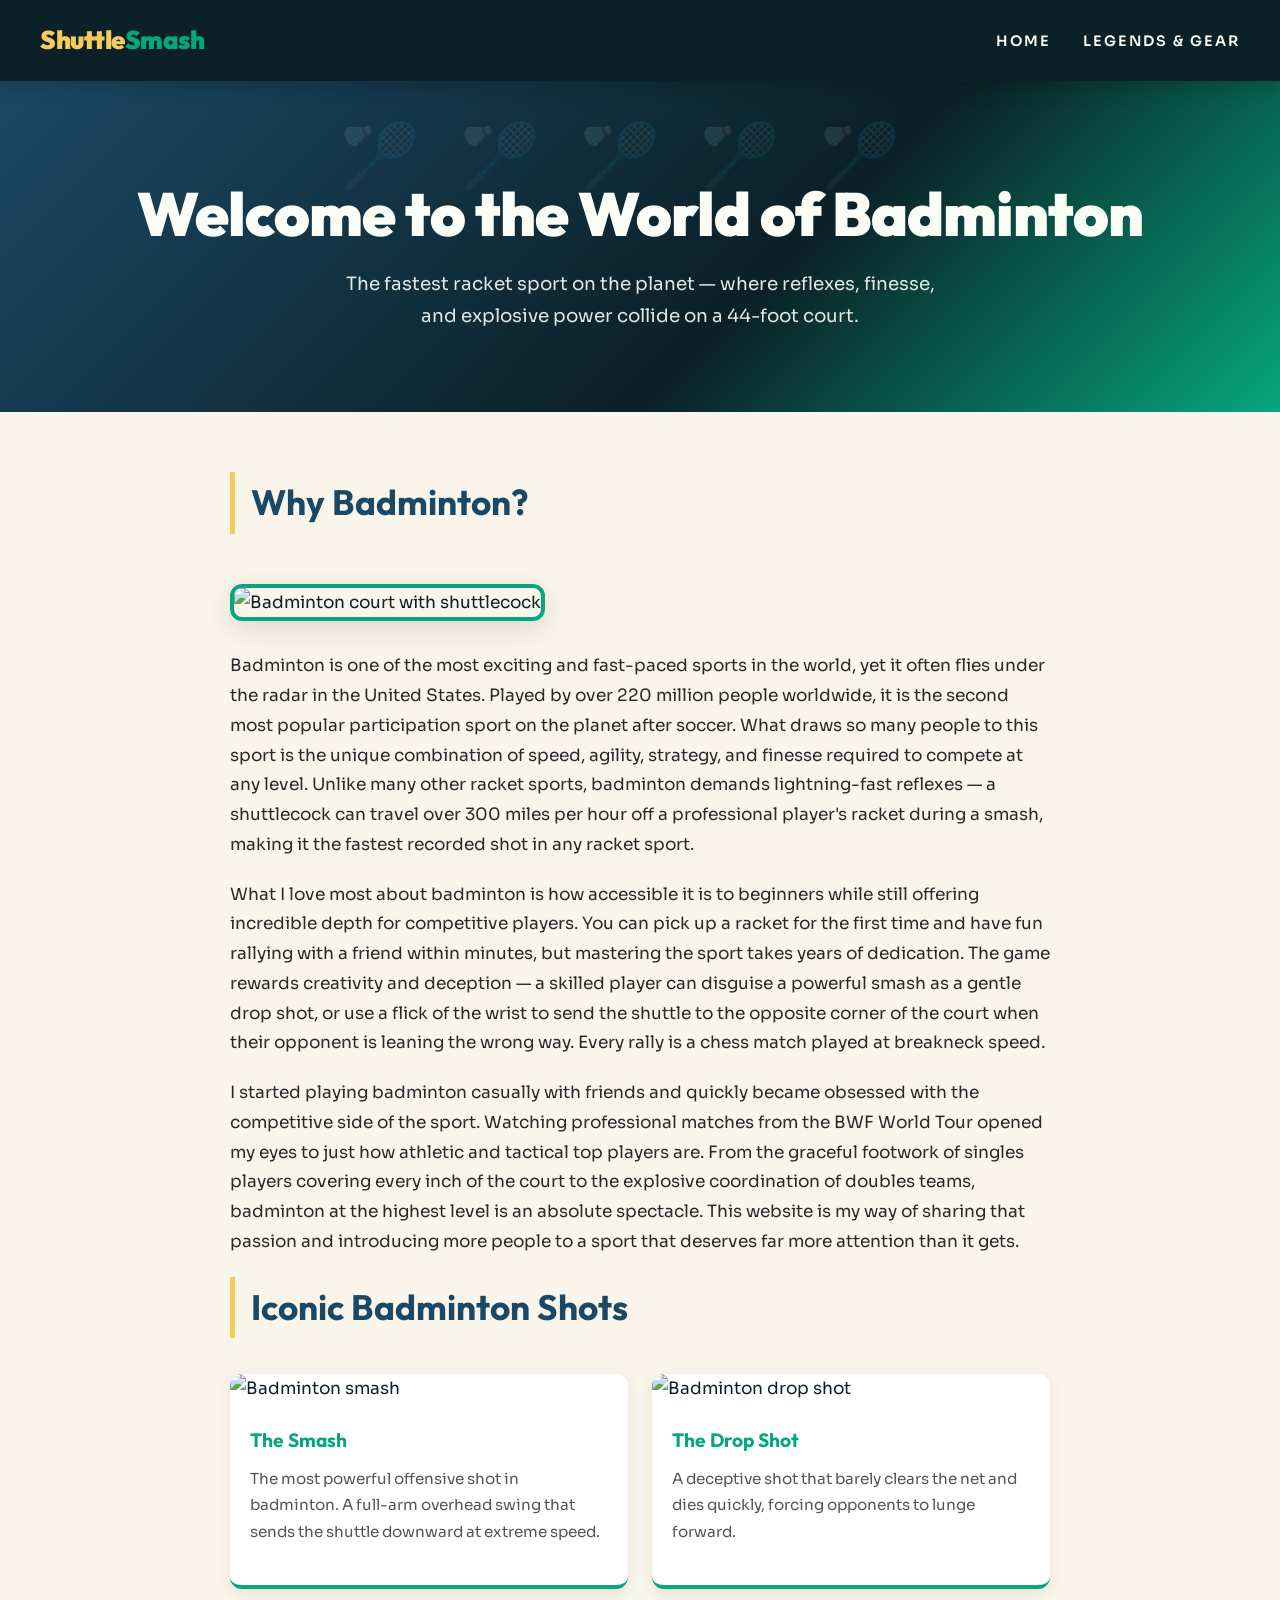
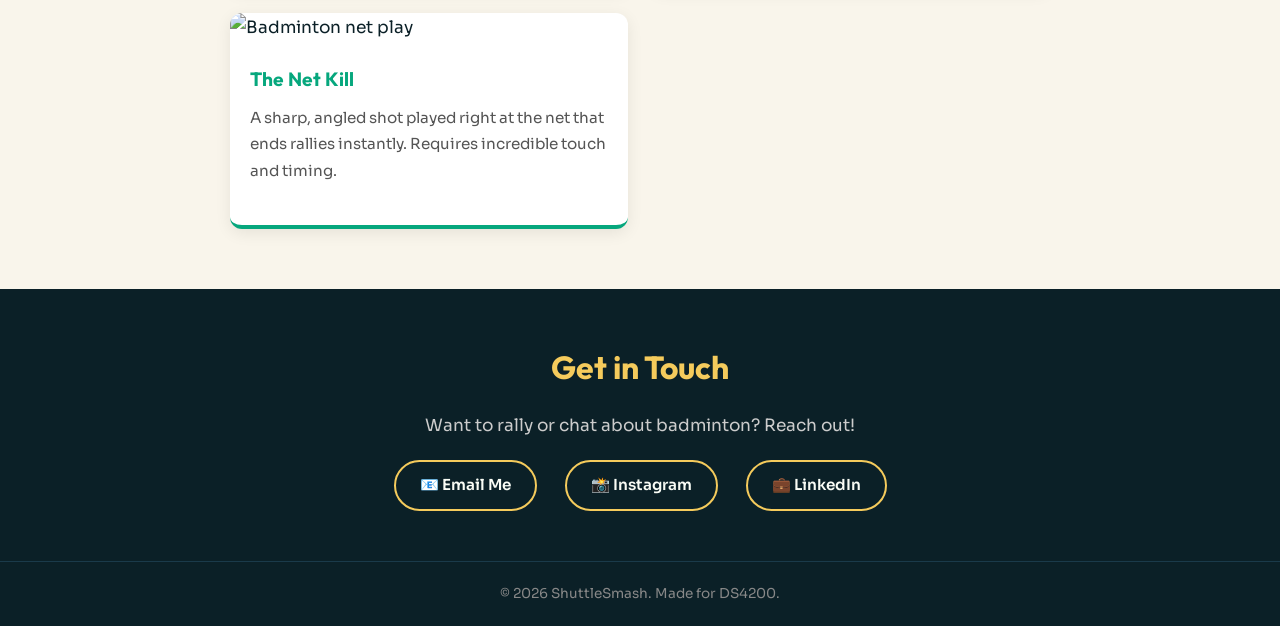
==== index.html @ 24329324 "Add files via upload add website files" ====
<!DOCTYPE html>
<html lang="en">
<head>
  <meta charset="UTF-8">
  <meta name="viewport" content="width=device-width, initial-scale=1.0">
  <title>Shuttlecock Central — The World of Badminton</title>
  <link rel="stylesheet" href="style.css">
</head>
<body>

  <!-- NAVIGATION -->
  <nav>
    <a href="index.html" class="logo">Shuttle<span>Smash</span></a>
    <ul>
      <li><a href="index.html">Home</a></li>
      <li><a href="legends.html">Legends &amp; Gear</a></li>
    </ul>
  </nav>

  <!-- HERO SECTION -->
  <div class="hero">
    <h1>Welcome to the World of Badminton</h1>
    <p>The fastest racket sport on the planet — where reflexes, finesse, and explosive power collide on a 44-foot court.</p>
  </div>

  <!-- MAIN CONTENT -->
  <div class="content">

    <h2>Why Badminton?</h2>

    <!-- IMAGE: Replace with your own if you'd like -->
    <img
      src="https://images.unsplash.com/photo-1626224583764-f87db24ac4ea?w=900&q=80"
      alt="Badminton court with shuttlecock"
      class="feature-img"
    >

    <p>
      Badminton is one of the most exciting and fast-paced sports in the world, yet it often flies under the radar in the United States. Played by over 220 million people worldwide, it is the second most popular participation sport on the planet after soccer. What draws so many people to this sport is the unique combination of speed, agility, strategy, and finesse required to compete at any level. Unlike many other racket sports, badminton demands lightning-fast reflexes — a shuttlecock can travel over 300 miles per hour off a professional player's racket during a smash, making it the fastest recorded shot in any racket sport.
    </p>

    <p>
      What I love most about badminton is how accessible it is to beginners while still offering incredible depth for competitive players. You can pick up a racket for the first time and have fun rallying with a friend within minutes, but mastering the sport takes years of dedication. The game rewards creativity and deception — a skilled player can disguise a powerful smash as a gentle drop shot, or use a flick of the wrist to send the shuttle to the opposite corner of the court when their opponent is leaning the wrong way. Every rally is a chess match played at breakneck speed.
    </p>

    <p>
      I started playing badminton casually with friends and quickly became obsessed with the competitive side of the sport. Watching professional matches from the BWF World Tour opened my eyes to just how athletic and tactical top players are. From the graceful footwork of singles players covering every inch of the court to the explosive coordination of doubles teams, badminton at the highest level is an absolute spectacle. This website is my way of sharing that passion and introducing more people to a sport that deserves far more attention than it gets.
    </p>

    <!-- CARD GRID: Types of shots -->
    <h2>Iconic Badminton Shots</h2>

    <div class="card-grid">
      <div class="card">
        <img src="https://images.unsplash.com/photo-1613918431703-aa50889e3be4?w=500&q=80" alt="Badminton smash">
        <div class="card-body">
          <h3>The Smash</h3>
          <p>The most powerful offensive shot in badminton. A full-arm overhead swing that sends the shuttle downward at extreme speed.</p>
        </div>
      </div>
      <div class="card">
        <img src="https://images.unsplash.com/photo-1599391398131-cd12dfc6a766?w=500&q=80" alt="Badminton drop shot">
        <div class="card-body">
          <h3>The Drop Shot</h3>
          <p>A deceptive shot that barely clears the net and dies quickly, forcing opponents to lunge forward.</p>
        </div>
      </div>
      <div class="card">
        <img src="https://images.unsplash.com/photo-1616442830800-29b28e268cd1?w=500&q=80" alt="Badminton net play">
        <div class="card-body">
          <h3>The Net Kill</h3>
          <p>A sharp, angled shot played right at the net that ends rallies instantly. Requires incredible touch and timing.</p>
        </div>
      </div>
    </div>

  </div>

  <!-- CONTACT SECTION -->
  <div class="contact">
    <h2>Get in Touch</h2>
    <p>Want to rally or chat about badminton? Reach out!</p>
    <div class="contact-links">
      <a href="mailto:youremail@northeastern.edu">📧 Email Me</a>
      <a href="https://www.instagram.com/" target="_blank">📸 Instagram</a>
      <a href="https://www.linkedin.com/" target="_blank">💼 LinkedIn</a>
    </div>
  </div>

  <!-- FOOTER -->
  <footer>
    <p>&copy; 2026 ShuttleSmash. Made for DS4200.</p>
  </footer>

</body>
</html>
---- style.css ----
/* ===== CUSTOM FONTS (Google Fonts) ===== */
@import url('https://fonts.googleapis.com/css2?family=Outfit:wght@400;500;700;900&family=Sora:wght@400;600;700&display=swap');

/* ===== COLOR SCHEME ===== */
:root {
  --shuttle-green: #06A77D;
  --court-blue: #1B4965;
  --rally-yellow: #F5CB5C;
  --net-white: #FAFDF6;
  --smash-red: #E63946;
  --deep-navy: #0B2027;
  --feather-cream: #F9F5EB;
  --accent-orange: #F77F00;
}

/* ===== RESET & BASE ===== */
* {
  margin: 0;
  padding: 0;
  box-sizing: border-box;
}

body {
  font-family: 'Sora', sans-serif;
  background-color: var(--feather-cream);
  color: var(--deep-navy);
  line-height: 1.75;
  font-size: 17px;
}

/* ===== NAVIGATION ===== */
nav {
  background-color: var(--deep-navy);
  padding: 18px 40px;
  display: flex;
  justify-content: space-between;
  align-items: center;
  position: sticky;
  top: 0;
  z-index: 100;
  box-shadow: 0 4px 20px rgba(0, 0, 0, 0.2);
}

nav .logo {
  font-family: 'Outfit', sans-serif;
  font-weight: 900;
  font-size: 1.6rem;
  color: var(--rally-yellow);
  text-decoration: none;
  letter-spacing: -0.5px;
}

nav .logo span {
  color: var(--shuttle-green);
}

nav ul {
  list-style: none;
  display: flex;
  gap: 32px;
}

nav ul li a {
  color: var(--net-white);
  text-decoration: none;
  font-weight: 600;
  font-size: 0.9rem;
  text-transform: uppercase;
  letter-spacing: 2px;
  transition: color 0.3s ease;
  position: relative;
}

nav ul li a::after {
  content: '';
  position: absolute;
  bottom: -4px;
  left: 0;
  width: 0;
  height: 3px;
  background: var(--rally-yellow);
  transition: width 0.3s ease;
  border-radius: 2px;
}

nav ul li a:hover {
  color: var(--rally-yellow);
}

nav ul li a:hover::after {
  width: 100%;
}

/* ===== HERO SECTION ===== */
.hero {
  background: linear-gradient(135deg, var(--court-blue) 0%, var(--deep-navy) 60%, var(--shuttle-green) 100%);
  color: var(--net-white);
  padding: 100px 40px 80px;
  text-align: center;
  position: relative;
  overflow: hidden;
}

.hero::before {
  content: '🏸🏸🏸🏸🏸';
  position: absolute;
  font-size: 4rem;
  top: 20px;
  left: 50%;
  transform: translateX(-50%);
  opacity: 0.1;
  letter-spacing: 40px;
  white-space: nowrap;
}

.hero h1 {
  font-family: 'Outfit', sans-serif;
  font-weight: 900;
  font-size: 3.8rem;
  margin-bottom: 20px;
  letter-spacing: -1px;
  line-height: 1.1;
}

.hero p {
  font-size: 1.15rem;
  max-width: 620px;
  margin: 0 auto;
  opacity: 0.9;
}

/* ===== MAIN CONTENT ===== */
.content {
  max-width: 900px;
  margin: 60px auto;
  padding: 0 40px;
}

.content h2 {
  font-family: 'Outfit', sans-serif;
  font-weight: 700;
  font-size: 2.2rem;
  color: var(--court-blue);
  margin-bottom: 20px;
  border-left: 5px solid var(--rally-yellow);
  padding-left: 16px;
}

.content h3 {
  font-family: 'Outfit', sans-serif;
  font-weight: 700;
  font-size: 1.5rem;
  color: var(--shuttle-green);
  margin: 30px 0 12px;
}

.content p {
  margin-bottom: 20px;
  color: #2a2a2a;
}

/* ===== IMAGE STYLING ===== */
.feature-img {
  width: 100%;
  max-height: 420px;
  object-fit: cover;
  border-radius: 12px;
  margin: 30px 0;
  box-shadow: 0 8px 30px rgba(0, 0, 0, 0.12);
  border: 4px solid var(--shuttle-green);
}

/* ===== LISTS ===== */
.content ul, .content ol {
  margin: 16px 0 28px 24px;
}

.content li {
  margin-bottom: 10px;
  padding-left: 6px;
}

.content ul li::marker {
  color: var(--smash-red);
  font-size: 1.2em;
}

.content ol li::marker {
  color: var(--court-blue);
  font-weight: 700;
}

/* ===== CARD GRID ===== */
.card-grid {
  display: grid;
  grid-template-columns: repeat(auto-fit, minmax(260px, 1fr));
  gap: 24px;
  margin: 36px 0;
}

.card {
  background: white;
  border-radius: 12px;
  overflow: hidden;
  box-shadow: 0 4px 16px rgba(0, 0, 0, 0.08);
  transition: transform 0.3s ease, box-shadow 0.3s ease;
  border-bottom: 4px solid var(--shuttle-green);
}

.card:hover {
  transform: translateY(-6px);
  box-shadow: 0 12px 32px rgba(0, 0, 0, 0.15);
}

.card img {
  width: 100%;
  height: 180px;
  object-fit: cover;
}

.card .card-body {
  padding: 20px;
}

.card .card-body h3 {
  margin: 0 0 8px;
  font-size: 1.2rem;
}

.card .card-body p {
  font-size: 0.95rem;
  color: #555;
}

/* ===== CONTACT SECTION ===== */
.contact {
  background: var(--deep-navy);
  color: var(--net-white);
  padding: 50px 40px;
  text-align: center;
  margin-top: 60px;
}

.contact h2 {
  font-family: 'Outfit', sans-serif;
  color: var(--rally-yellow);
  font-size: 2rem;
  margin-bottom: 16px;
  border: none;
  padding: 0;
}

.contact p {
  color: #ccc;
  margin-bottom: 20px;
}

.contact-links {
  display: flex;
  justify-content: center;
  gap: 28px;
  flex-wrap: wrap;
}

.contact-links a {
  color: var(--net-white);
  text-decoration: none;
  font-weight: 600;
  padding: 10px 24px;
  border: 2px solid var(--rally-yellow);
  border-radius: 30px;
  transition: all 0.3s ease;
  font-size: 0.95rem;
}

.contact-links a:hover {
  background: var(--rally-yellow);
  color: var(--deep-navy);
}

/* ===== FOOTER ===== */
footer {
  text-align: center;
  padding: 20px;
  background: var(--deep-navy);
  color: #888;
  font-size: 0.85rem;
  border-top: 1px solid #1a3a4a;
}
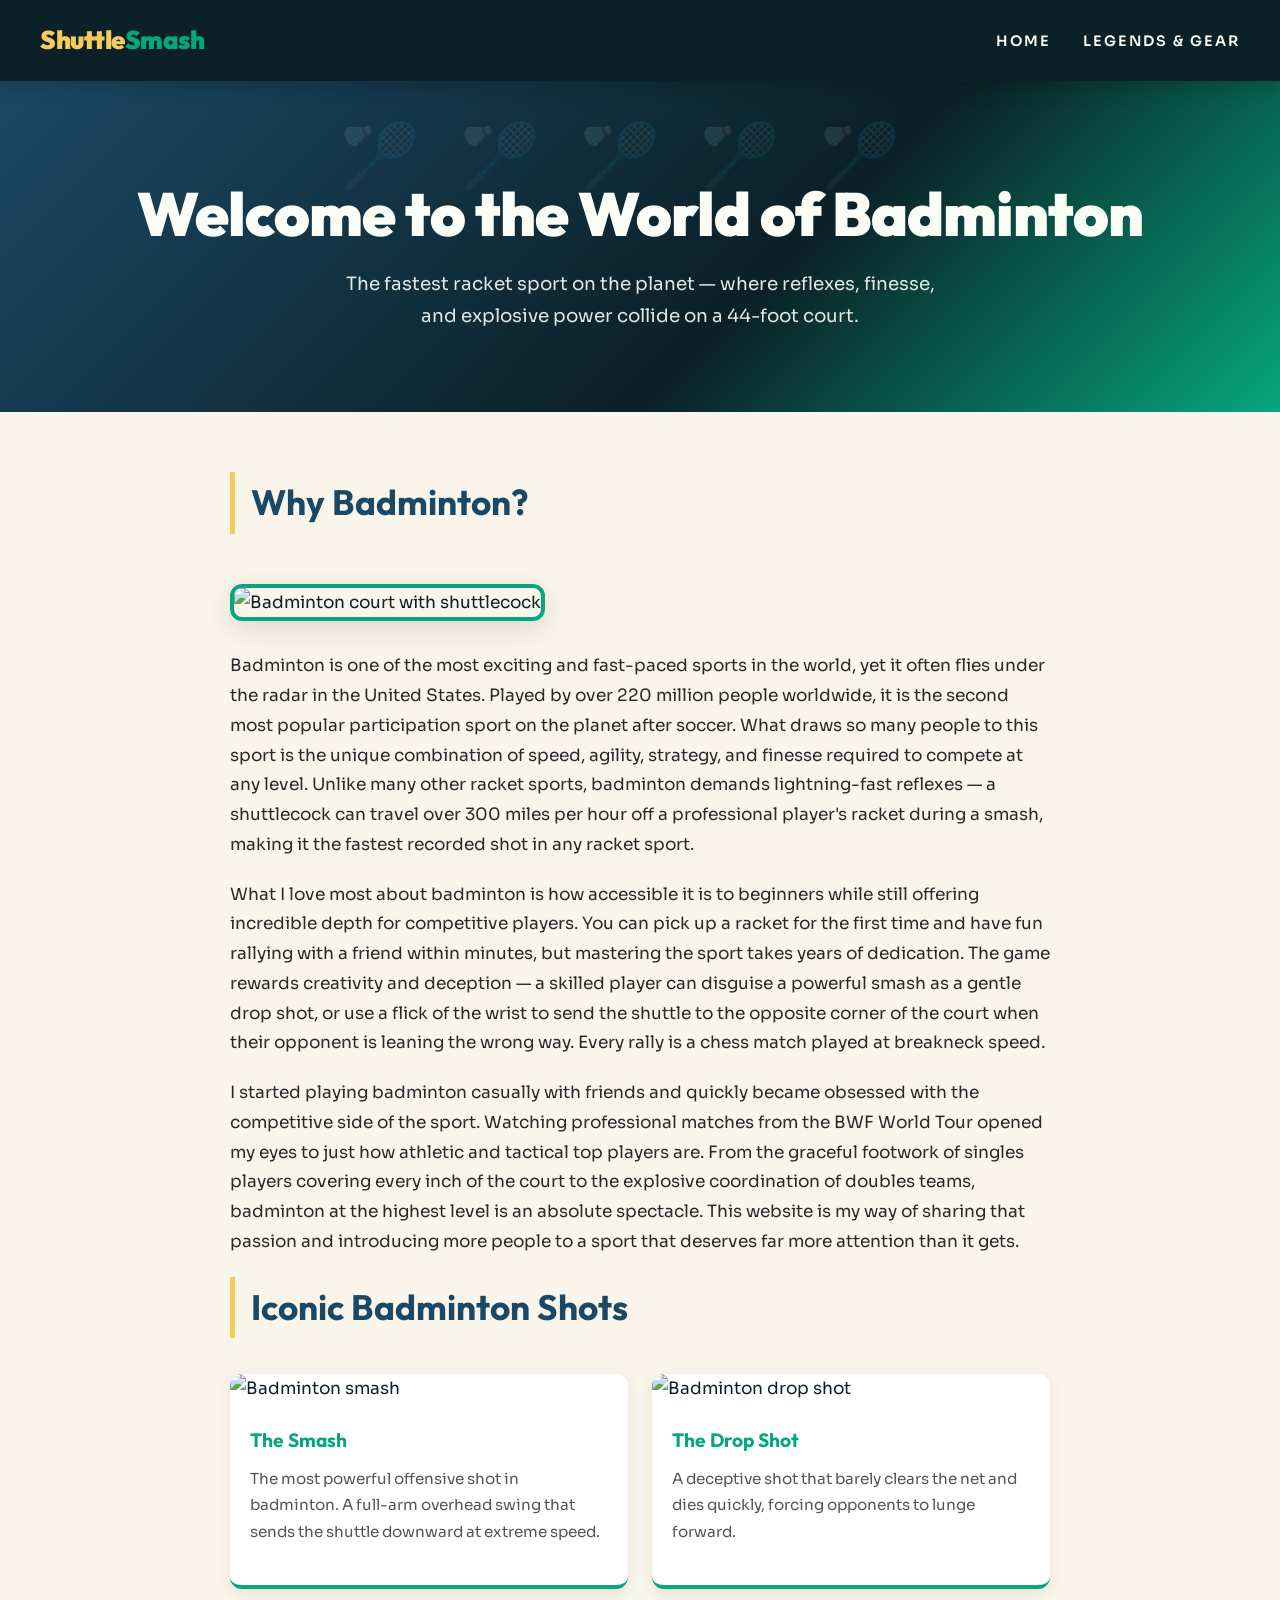
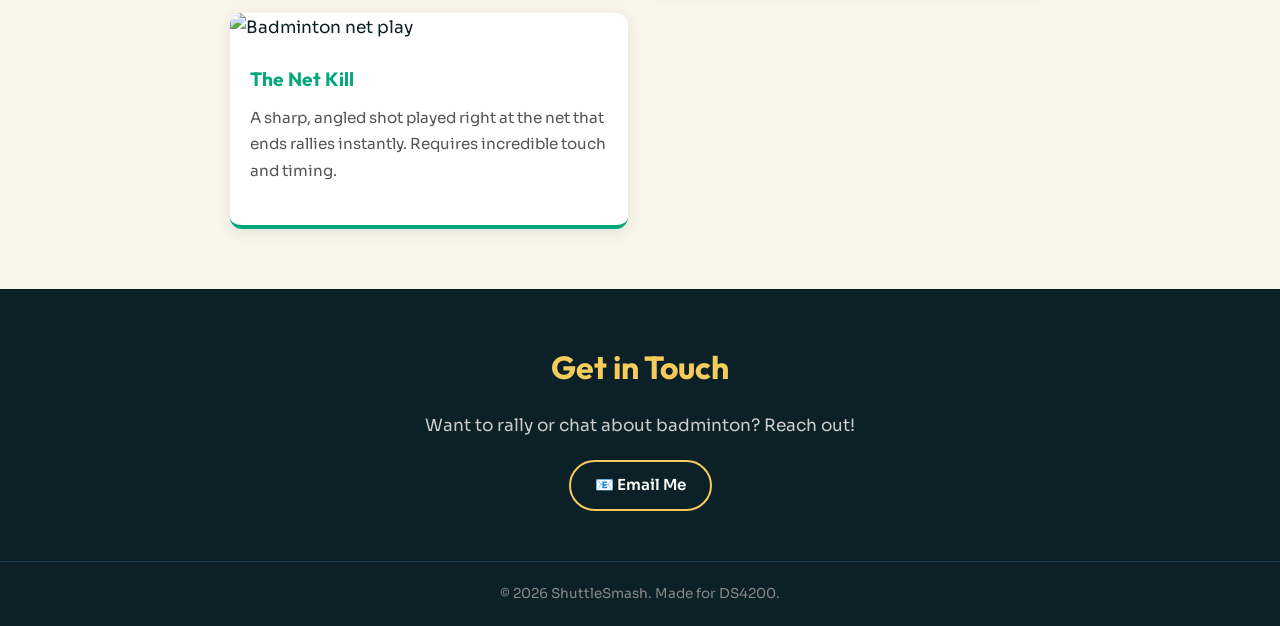
==== commit 917db1aa: "Add files via upload updated files" ====
--- a/index.html
+++ b/index.html
@@ -81,9 +81,7 @@
     <h2>Get in Touch</h2>
     <p>Want to rally or chat about badminton? Reach out!</p>
     <div class="contact-links">
-      <a href="mailto:youremail@northeastern.edu">📧 Email Me</a>
-      <a href="https://www.instagram.com/" target="_blank">📸 Instagram</a>
-      <a href="https://www.linkedin.com/" target="_blank">💼 LinkedIn</a>
+      <a href="mailto:modi.mah@northeastern.edu">📧 Email Me</a>
     </div>
   </div>
 
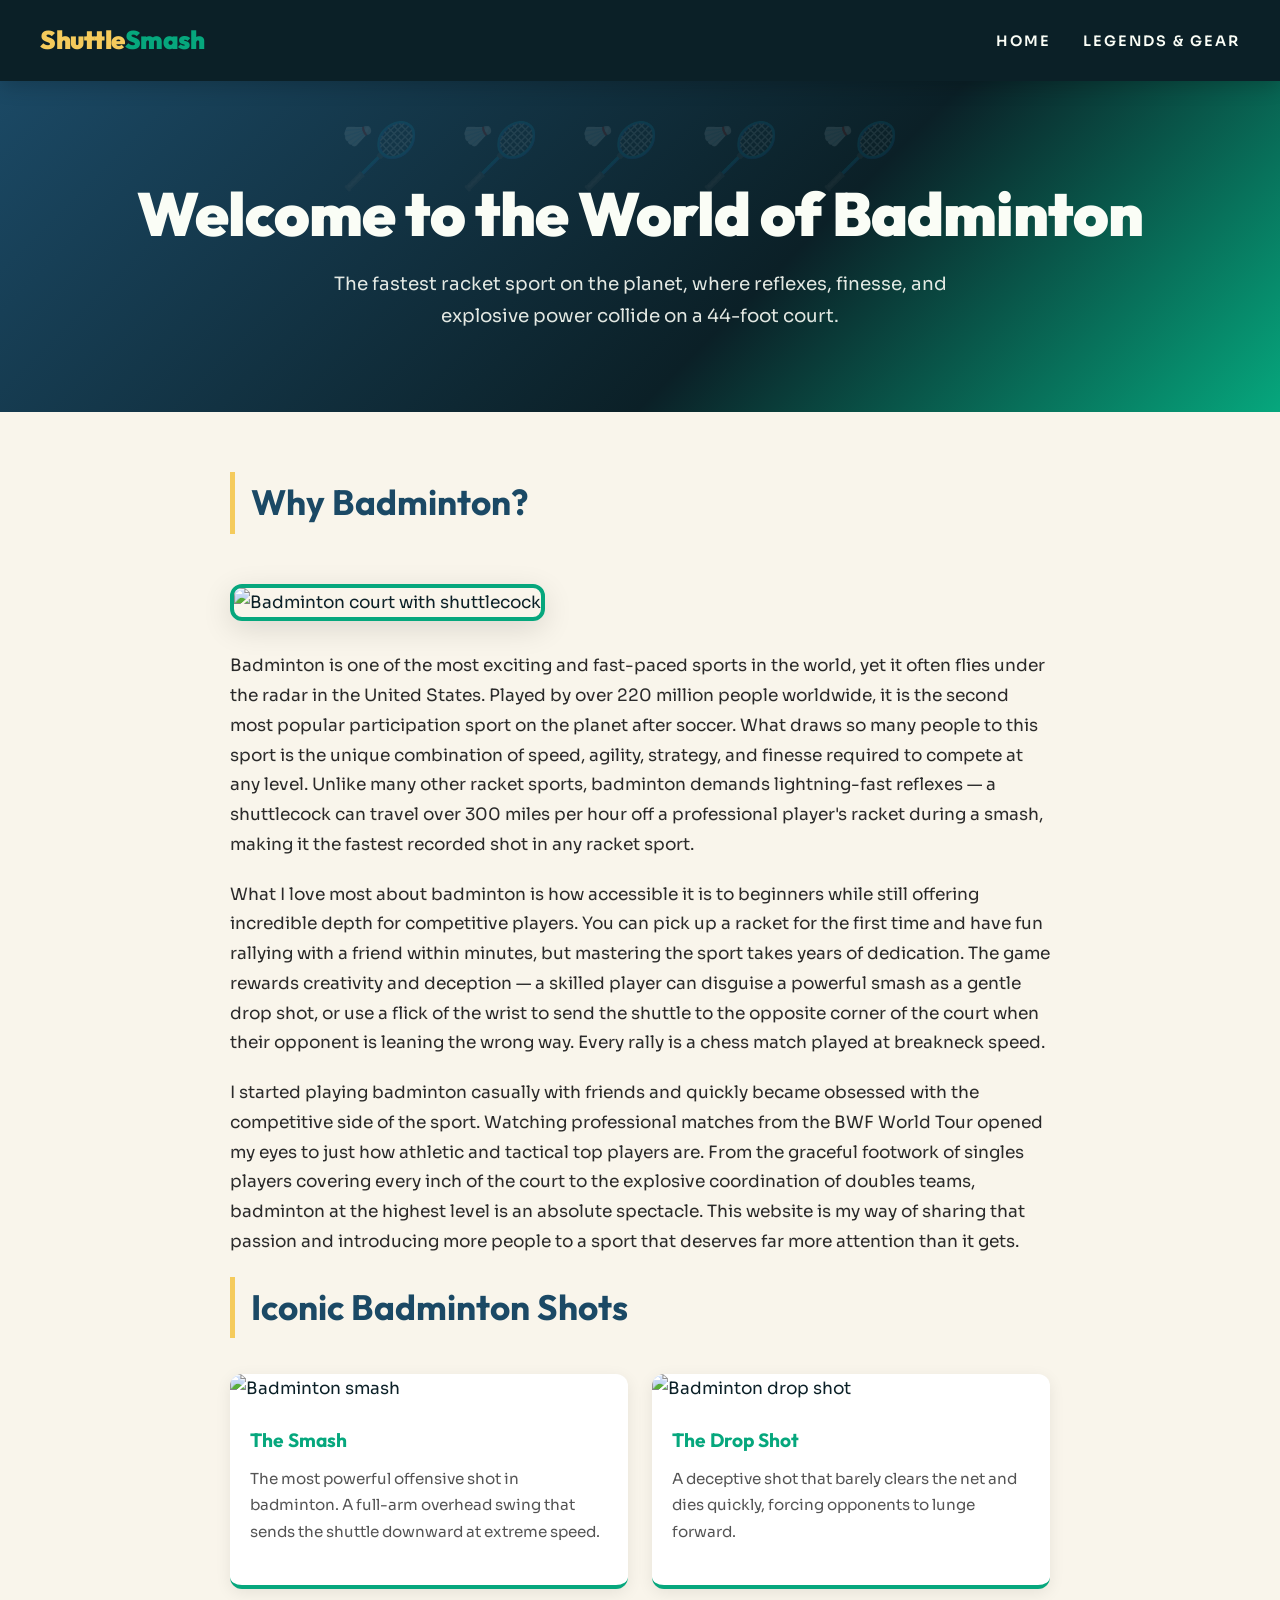
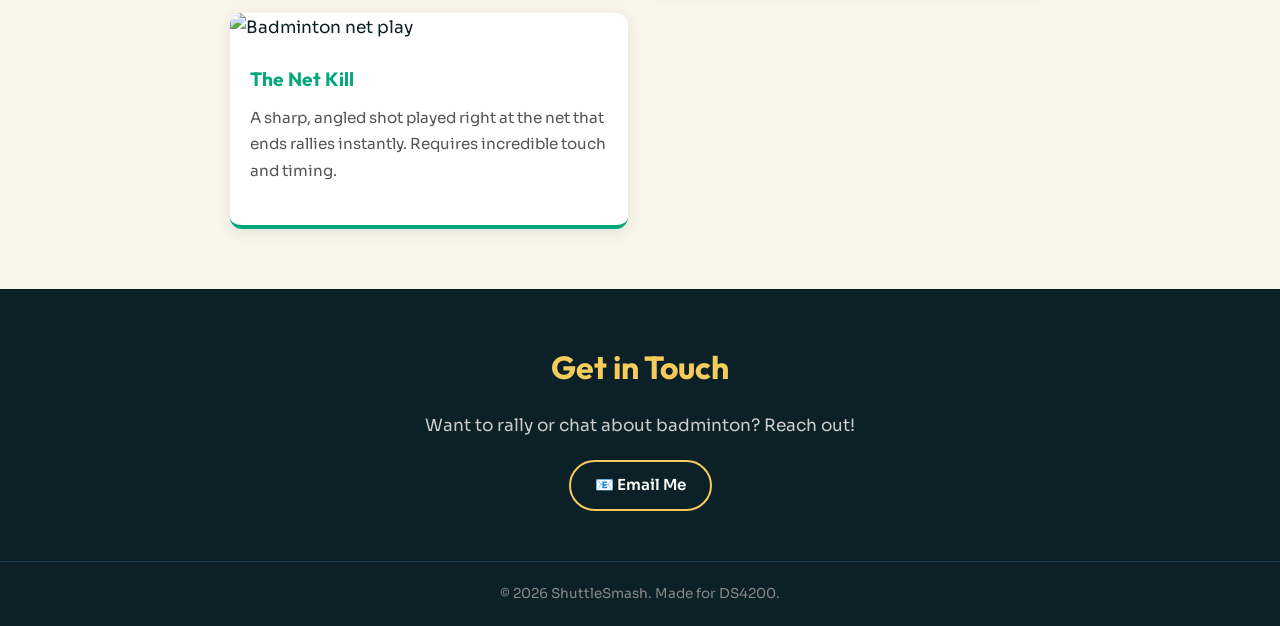
==== commit 5179e4cd: "Update page title and refine paragraph text Removed 'Shuttlecock Central' from the title and improve" ====
--- a/index.html
+++ b/index.html
@@ -3,7 +3,7 @@
 <head>
   <meta charset="UTF-8">
   <meta name="viewport" content="width=device-width, initial-scale=1.0">
-  <title>Shuttlecock Central — The World of Badminton</title>
+  <title>The World of Badminton</title>
   <link rel="stylesheet" href="style.css">
 </head>
 <body>
@@ -20,7 +20,7 @@
   <!-- HERO SECTION -->
   <div class="hero">
     <h1>Welcome to the World of Badminton</h1>
-    <p>The fastest racket sport on the planet — where reflexes, finesse, and explosive power collide on a 44-foot court.</p>
+    <p>The fastest racket sport on the planet, where reflexes, finesse, and explosive power collide on a 44-foot court.</p>
   </div>
 
   <!-- MAIN CONTENT -->
